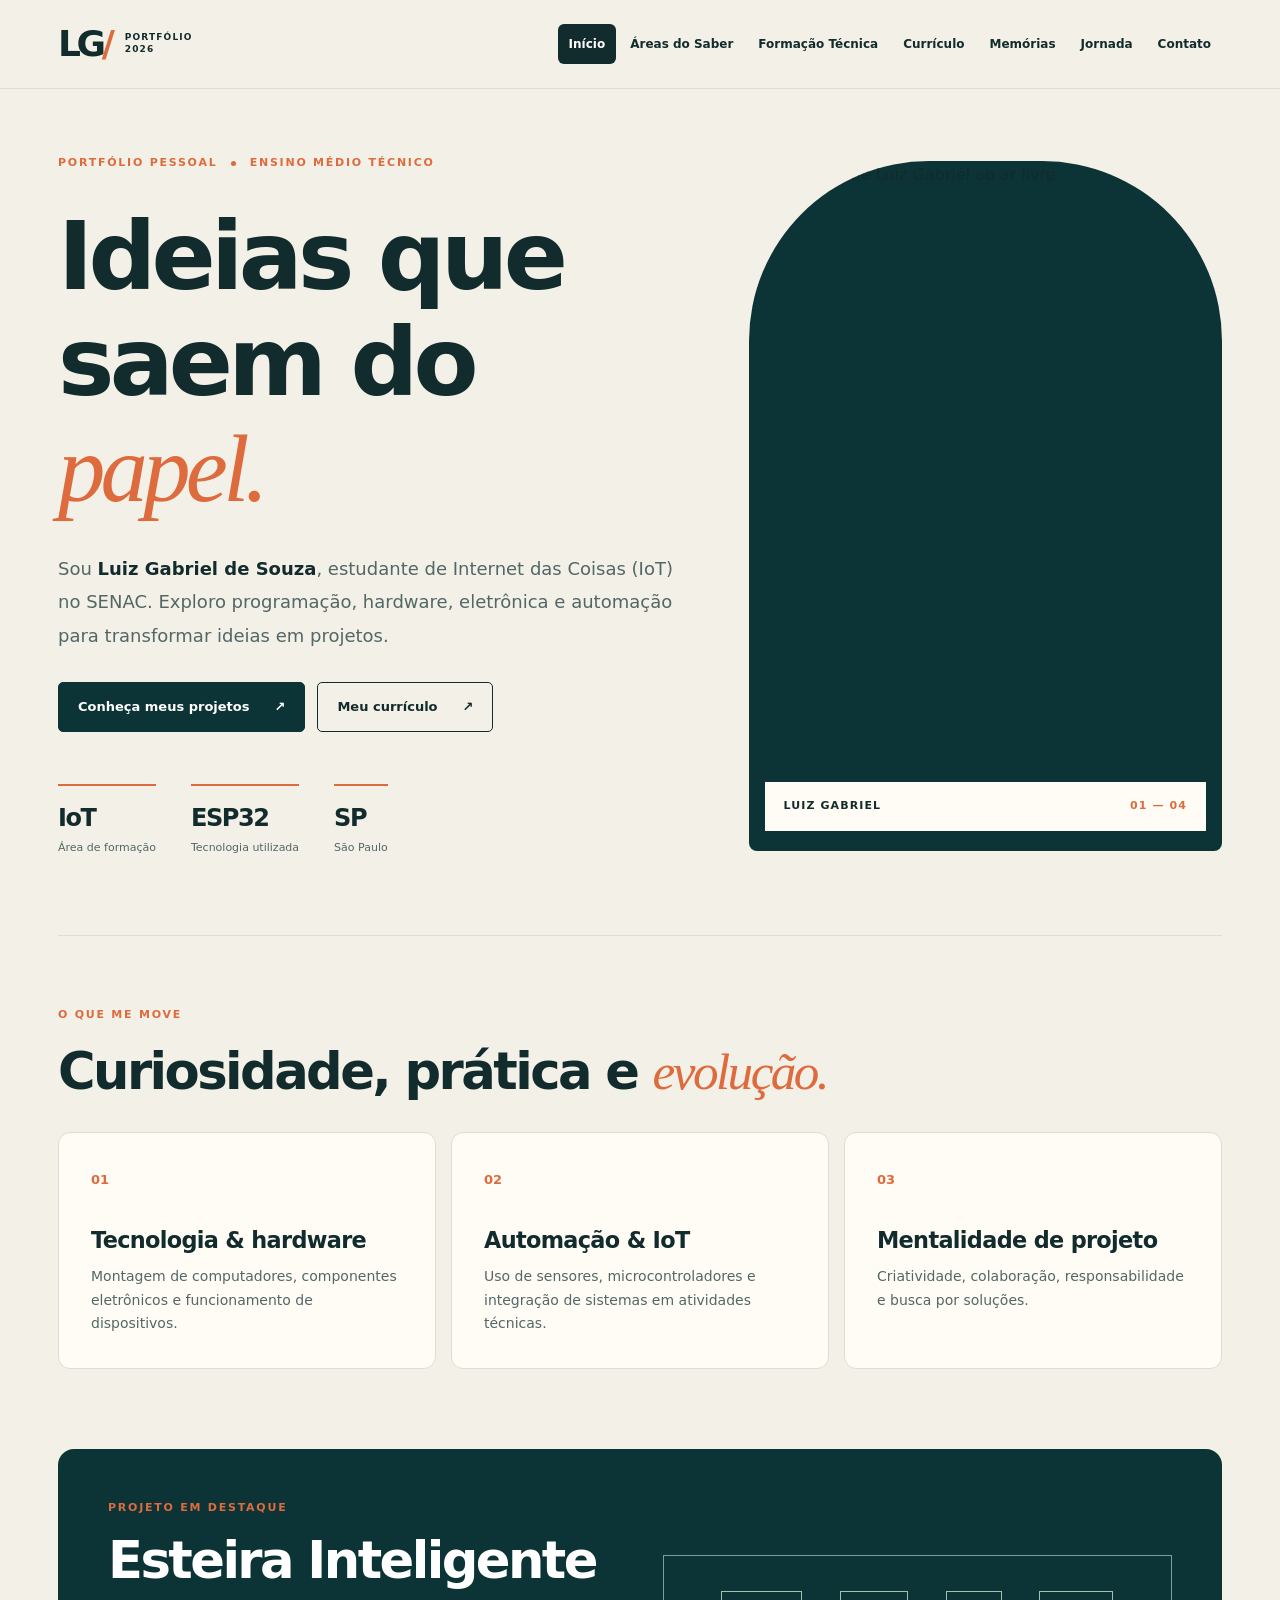
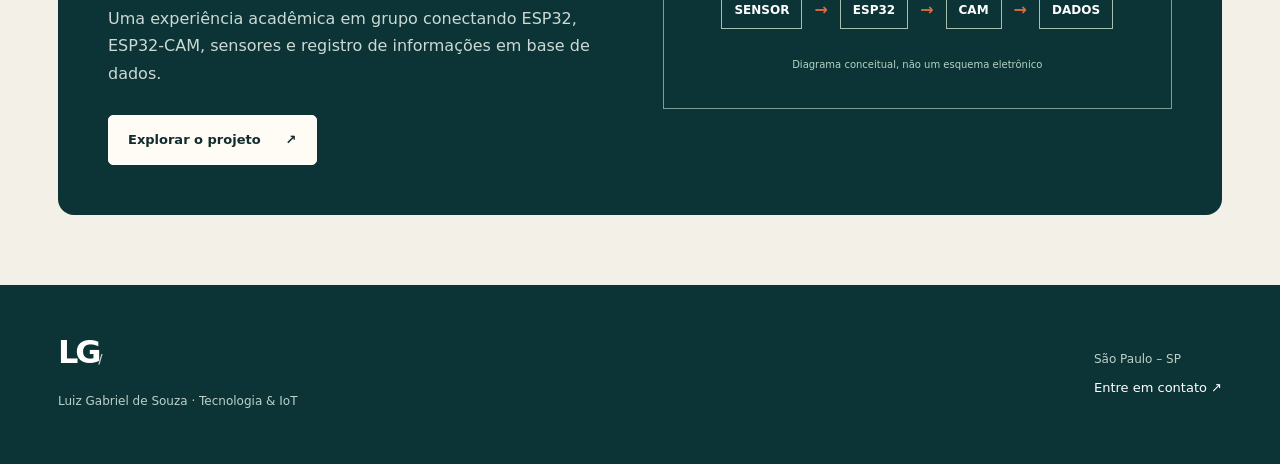
==== index.html @ 8ee6089e "Publica portfólio de Luiz Gabriel com páginas, estilos e foto" ====
<!doctype html>
<html lang="pt-BR">
<head>
<meta charset="UTF-8"><meta name="viewport" content="width=device-width,initial-scale=1">
<meta name="description" content="Portfólio acadêmico de Luiz Gabriel de Souza, estudante de Ensino Médio Técnico em IoT.">
<title>Início | Luiz Gabriel de Souza</title><link rel="stylesheet" href="css/style.css"><script defer src="js/main.js"></script>
</head>
<body>
<a class="skip" href="#principal">Pular para o conteúdo</a>
<header class="site-header"><div class="nav-shell"><a href="index.html" class="logo" aria-label="Página inicial de Luiz Gabriel"><span class="logo-mark">LG<span class="logo-dot">/</span></span><span class="logo-caption">PORTFÓLIO<br>2026</span></a><button class="menu-button" aria-label="Abrir menu" aria-controls="site-nav" aria-expanded="false" type="button"><span></span><span></span><span></span></button><nav id="site-nav" aria-label="Menu principal"><a href="index.html" aria-current="page" class="selected">Início</a><a href="areas-do-saber.html">Áreas do Saber</a><a href="formacao-tecnica.html">Formação Técnica</a><a href="curriculo.html">Currículo</a><a href="memorias.html">Memórias</a><a href="jornada.html">Jornada</a><a href="contato.html">Contato</a></nav></div></header>
<main id="principal" class="container"><section class="hero"><div class="hero-copy"><div class="eyebrow">PORTFÓLIO PESSOAL <i></i> ENSINO MÉDIO TÉCNICO</div><h1>Ideias que saem do <em>papel.</em></h1><p class="lead">Sou <strong>Luiz Gabriel de Souza</strong>, estudante de Internet das Coisas (IoT) no SENAC. Exploro programação, hardware, eletrônica e automação para transformar ideias em projetos.</p><div class="actions"><a href="formacao-tecnica.html" class="button dark">Conheça meus projetos <span>↗</span></a><a href="curriculo.html" class="button outline">Meu currículo <span>↗</span></a></div><div class="hero-metrics"><div><b>IoT</b><small>Área de formação</small></div><div><b>ESP32</b><small>Tecnologia utilizada</small></div><div><b>SP</b><small>São Paulo</small></div></div></div><div class="hero-visual"><img src="assets/imagens/luiz-gabriel.jpg" alt="Fotografia de Luiz Gabriel ao ar livre" loading="eager"><div class="photo-stamp">LUIZ GABRIEL <span>01 — 04</span></div></div></section>
<section class="section"><div class="section-heading"><div class="eyebrow">O QUE ME MOVE</div><h2>Curiosidade, prática e <em>evolução.</em></h2></div><div class="tiles three"><article class="tile "><span class="tile-no">01</span><h3>Tecnologia & hardware</h3><p>Montagem de computadores, componentes eletrônicos e funcionamento de dispositivos.</p></article><article class="tile "><span class="tile-no">02</span><h3>Automação & IoT</h3><p>Uso de sensores, microcontroladores e integração de sistemas em atividades técnicas.</p></article><article class="tile "><span class="tile-no">03</span><h3>Mentalidade de projeto</h3><p>Criatividade, colaboração, responsabilidade e busca por soluções.</p></article></div></section><section class="highlight"><div><div class="eyebrow">PROJETO EM DESTAQUE</div><h2>Esteira Inteligente</h2><p>Uma experiência acadêmica em grupo conectando ESP32, ESP32-CAM, sensores e registro de informações em base de dados.</p><a class="button light" href="formacao-tecnica.html">Explorar o projeto <span>↗</span></a></div><div class="schematic" aria-label="Representação ilustrativa do fluxo do projeto"><span>SENSOR</span><b>→</b><span>ESP32</span><b>→</b><span>CAM</span><b>→</b><span>DADOS</span><small>Diagrama conceitual, não um esquema eletrônico</small></div></section></main>
<footer class="site-footer"><div class="footer-inner"><div><b>LG<span class="accent">/</span></b><p>Luiz Gabriel de Souza · Tecnologia &amp; IoT</p></div><div><span>São Paulo – SP</span><a href="contato.html">Entre em contato ↗</a></div></div></footer>
</body></html>
---- css/style.css ----
/* Identidade visual de Luiz Gabriel: areia, azul-petroleo e laranja. */
:root{--sand:#f3f0e7;--paper:#fffcf5;--ink:#122b2c;--muted:#526766;--line:#d8ded8;--orange:#de6b3d;--deep:#0c3436;--max:1220px}
*{box-sizing:border-box}html{scroll-behavior:smooth}body{margin:0;background:var(--sand);color:var(--ink);font:16px/1.7 system-ui,-apple-system,Segoe UI,Arial,sans-serif}a{color:inherit;text-decoration:none}img{max-width:100%;display:block}p{color:var(--muted)}h1,h2,h3{line-height:1.12;letter-spacing:-.05em;margin:0 0 20px}h1{font-size:clamp(3.3rem,7.4vw,7.2rem);font-weight:850}h2{font-size:clamp(2.15rem,4vw,3.9rem)}h3{font-size:1.4rem;letter-spacing:-.03em}em{font-family:Georgia,serif;color:var(--orange);font-weight:400}strong{color:var(--ink)}button{font:inherit}.skip{position:absolute;top:-100px;left:10px;background:var(--orange);padding:10px;z-index:100}.skip:focus{top:10px}.container{max-width:var(--max);padding:0 28px;margin:auto;min-height:67vh}
.site-header{position:sticky;top:0;z-index:30;border-bottom:1px solid var(--line);background:#f3f0e7ed;backdrop-filter:blur(12px)}.nav-shell{max-width:var(--max);min-height:88px;margin:auto;padding:10px 28px;display:flex;align-items:center;justify-content:space-between;gap:20px}.logo{display:flex;gap:14px;align-items:center}.logo-mark{font-size:36px;font-weight:900;letter-spacing:-.12em;line-height:1}.logo-dot{color:var(--orange)}.logo-caption{font-size:9px;font-weight:900;letter-spacing:.13em;line-height:1.3}nav{display:flex;gap:3px;flex-wrap:wrap}nav a{font-size:12px;font-weight:750;padding:10px 11px;border-radius:6px}nav a:hover,nav a.selected{background:var(--ink);color:#fff}.menu-button{display:none;border:1px solid var(--ink);background:transparent;border-radius:4px;padding:9px;cursor:pointer}.menu-button span{display:block;background:var(--ink);height:2px;width:24px;margin:4px}
.eyebrow{color:var(--orange);font-size:11px;font-weight:900;letter-spacing:.16em;text-transform:uppercase}.eyebrow i{display:inline-block;width:5px;height:5px;background:var(--orange);border-radius:50%;vertical-align:middle;margin:0 8px}.lead{font-size:18px;line-height:1.85;max-width:720px}.hero{display:grid;grid-template-columns:1.15fr .85fr;gap:50px;min-height:680px;padding:65px 0 78px;align-items:center}.hero-copy h1{margin:30px 0}.hero-visual{position:relative;min-height:560px;height:100%;max-height:690px;overflow:hidden;background:var(--deep);border-radius:180px 180px 8px 8px}.hero-visual img{height:100%;width:100%;object-fit:cover;object-position:50% 58%}.photo-stamp{position:absolute;bottom:20px;left:16px;right:16px;background:var(--paper);padding:15px 19px;font-size:11px;font-weight:900;letter-spacing:.1em;display:flex;justify-content:space-between;gap:8px}.photo-stamp span{color:var(--orange)}.actions{display:flex;flex-wrap:wrap;gap:12px;margin:30px 0}.button{display:inline-flex;align-items:center;justify-content:space-between;gap:25px;padding:13px 19px;font-size:13px;font-weight:800;border:1px solid var(--ink);border-radius:5px;transition:.2s}.button:hover{transform:translateY(-3px)}.button.dark{background:var(--deep);color:white;border-color:var(--deep)}.button.outline{background:transparent}.button.light{background:var(--paper);color:var(--ink);border-color:var(--paper);margin-top:12px}.hero-metrics{display:flex;gap:35px;margin-top:52px}.hero-metrics div{border-top:2px solid var(--orange);padding-top:12px;display:flex;flex-direction:column}.hero-metrics b{font-size:24px;letter-spacing:-.06em}.hero-metrics small{font-size:11px;color:var(--muted)}
.section{padding:70px 0;border-top:1px solid var(--line)}.section-heading{max-width:850px;margin-bottom:32px}.section-heading .eyebrow{margin-bottom:18px}.tiles{display:grid;gap:15px}.tiles.three{grid-template-columns:repeat(3,1fr)}.tiles.two{grid-template-columns:repeat(2,1fr)}.tile{background:var(--paper);border:1px solid var(--line);border-radius:12px;padding:32px;min-height:230px;transition:.2s}.tile:hover{transform:translateY(-4px);border-color:var(--orange)}.tile-no{font-size:13px;color:var(--orange);font-weight:900}.tile h3{margin:35px 0 12px}.tile p{font-size:14px;margin:0}.highlight{background:var(--deep);color:white;margin:10px 0 70px;padding:50px;border-radius:16px;display:grid;grid-template-columns:1fr 1fr;gap:45px;align-items:center}.highlight p{color:#cbd9d4}.highlight h2{margin:14px 0}.schematic{border:1px solid #7d9e96;padding:35px;display:flex;align-items:center;justify-content:center;flex-wrap:wrap;gap:12px}.schematic span{border:1px solid #a4c0ad;padding:8px 12px;font-size:12px;font-weight:900}.schematic b{color:var(--orange)}.schematic small{width:100%;color:#b5d2c4;text-align:center;font-size:10px;margin-top:15px}
.page-head{padding:88px 0 66px}.page-head h1{margin:24px 0}.page-head .lead{margin:0}.note-panel{background:#e3e9e1;border-left:4px solid var(--orange);padding:30px;margin:10px 0 80px}.note-panel p{margin-bottom:0}.project-feature{display:grid;grid-template-columns:1.12fr .88fr;gap:18px}.project-story{background:var(--paper);padding:40px;border:1px solid var(--line);border-radius:12px}.status{font-size:11px;font-weight:900;letter-spacing:.1em;color:var(--orange)}.project-story h3{font-size:30px;margin:15px 0}.project-story dl{display:grid;grid-template-columns:155px 1fr;gap:11px 18px;margin-top:30px}.project-story dt{color:var(--ink);font-size:13px;font-weight:850}.project-story dd{font-size:13px;color:var(--muted);margin:0}.project-graphic{background:var(--deep);color:white;padding:45px 25px;display:flex;justify-content:center;align-items:center;flex-direction:column;border-radius:12px}.diagram{display:flex;flex-direction:column;align-items:center;gap:15px;width:100%}.diagram span{border:1px solid #89ada1;padding:12px 15px;font-size:12px;text-align:center;width:80%;max-width:280px;font-weight:800}.diagram b{color:var(--orange)}.project-graphic small{text-align:center;color:#b0c7c0;margin-top:25px}.evidence-grid{display:grid;grid-template-columns:repeat(3,1fr);gap:15px}.evidence{min-height:215px;border:2px dashed #b0bfb4;border-radius:12px;display:flex;flex-direction:column;justify-content:center;align-items:flex-start;padding:25px}.evidence span{font-size:35px;color:var(--orange)}.evidence p{font-size:13px;margin:0}
.resume{display:grid;grid-template-columns:1.45fr .75fr;gap:55px}.resume>div>p{max-width:700px}.resume-row{display:grid;grid-template-columns:110px 1fr;gap:20px;padding:26px 0;border-top:1px solid var(--line)}.resume-row span{font-size:11px;letter-spacing:.08em;color:var(--orange);font-weight:900}.resume-row h3{font-size:19px;margin:0 0 8px}.resume-row p{font-size:14px;margin:0}.resume-aside{background:var(--deep);color:white;border-radius:12px;padding:32px;align-self:start}.resume-aside h3{margin:25px 0 15px}.resume-aside p{color:#cfdfd7}.skill-tags{display:flex;flex-wrap:wrap;gap:8px}.skill-tags span{background:#245153;color:white;padding:7px 10px;border-radius:4px;font-size:12px}
.mem-grid{display:grid;grid-template-columns:repeat(2,1fr);gap:15px}.mem-card{border-radius:12px;min-height:310px;overflow:hidden}.mem-card.feature{position:relative;background:var(--deep)}.mem-card.feature img{width:100%;height:340px;object-fit:cover;object-position:center 40%}.mem-card.feature>div{background:var(--paper);padding:20px}.mem-card.feature p{margin:0}.mem-card.placeholder{background:#e4e9df;border:2px dashed #b9c7bb;padding:30px;display:flex;flex-direction:column;justify-content:end}.mem-card.placeholder span{font-size:11px;font-weight:900;color:var(--orange);margin-bottom:auto}.mem-card.placeholder p{font-size:14px;margin:0}.timeline{border-top:1px solid var(--line)}.timeline article{display:grid;grid-template-columns:140px 1fr;gap:30px;padding:35px 0;border-bottom:1px solid var(--line)}.timeline article>span{font-size:48px;font-weight:900;letter-spacing:-.07em;color:var(--orange)}.timeline h3{margin-bottom:10px}.timeline p{margin:0;max-width:700px}
.contact-grid{display:grid;grid-template-columns:repeat(2,1fr);gap:15px}.contact-card{display:flex;flex-direction:column;justify-content:space-between;gap:12px;background:var(--paper);min-height:220px;border:1px solid var(--line);border-radius:12px;padding:30px;overflow-wrap:anywhere;transition:.2s}.contact-card:not(.static):hover{background:var(--deep);color:white}.contact-card:not(.static):hover p{color:#d6e1d9}.contact-card>span{color:var(--orange);font-size:11px;font-weight:900;letter-spacing:.14em}.contact-card h3{font-size:clamp(18px,2.2vw,27px);margin:12px 0}.contact-card p{margin:0;font-size:13px}.privacy{font-size:12px;margin-top:25px}.site-footer{background:var(--deep);color:white;margin-top:40px}.footer-inner{max-width:var(--max);margin:auto;padding:40px 28px;display:flex;justify-content:space-between;align-items:center;gap:22px}.footer-inner b{font-size:32px;letter-spacing:-.1em}.accent{color:var(--orange)}.footer-inner p,.footer-inner span{color:#bcd1c9;font-size:12px}.footer-inner>div:last-child{display:flex;flex-direction:column;gap:8px}.footer-inner a{font-size:13px;color:white}
@media(max-width:1020px){.menu-button{display:block}nav{display:none;position:absolute;left:0;right:0;top:87px;background:var(--sand);padding:18px 26px;border-bottom:1px solid var(--line);flex-direction:column}nav.open{display:flex}nav a{font-size:14px}.hero{gap:25px}.hero-visual{min-height:520px}.tiles.three{grid-template-columns:repeat(2,1fr)}}
@media(max-width:680px){.container{padding:0 18px}.nav-shell{min-height:72px;padding:10px 18px}nav{top:71px}.hero{grid-template-columns:1fr;padding:45px 0}.hero-visual{height:570px;min-height:0;max-width:500px}.hero-metrics{gap:20px;margin-top:30px}.hero-metrics b{font-size:21px}.section{padding:45px 0}.tiles.two,.tiles.three,.highlight,.project-feature,.evidence-grid,.resume,.mem-grid,.contact-grid{grid-template-columns:1fr}.highlight{padding:28px;margin-bottom:45px}.page-head{padding:55px 0 40px}.project-story{padding:25px}.project-story dl{grid-template-columns:1fr;gap:4px}.project-story dd{margin-bottom:12px}.resume-row{grid-template-columns:1fr;gap:10px}.timeline article{grid-template-columns:1fr;gap:8px}.timeline article>span{font-size:35px}.footer-inner{flex-direction:column;align-items:flex-start}h1{font-size:clamp(3rem,12vw,5.2rem)}.lead{font-size:16px}}
@media(prefers-reduced-motion:reduce){html{scroll-behavior:auto}*,*:before,*:after{transition:none!important}}
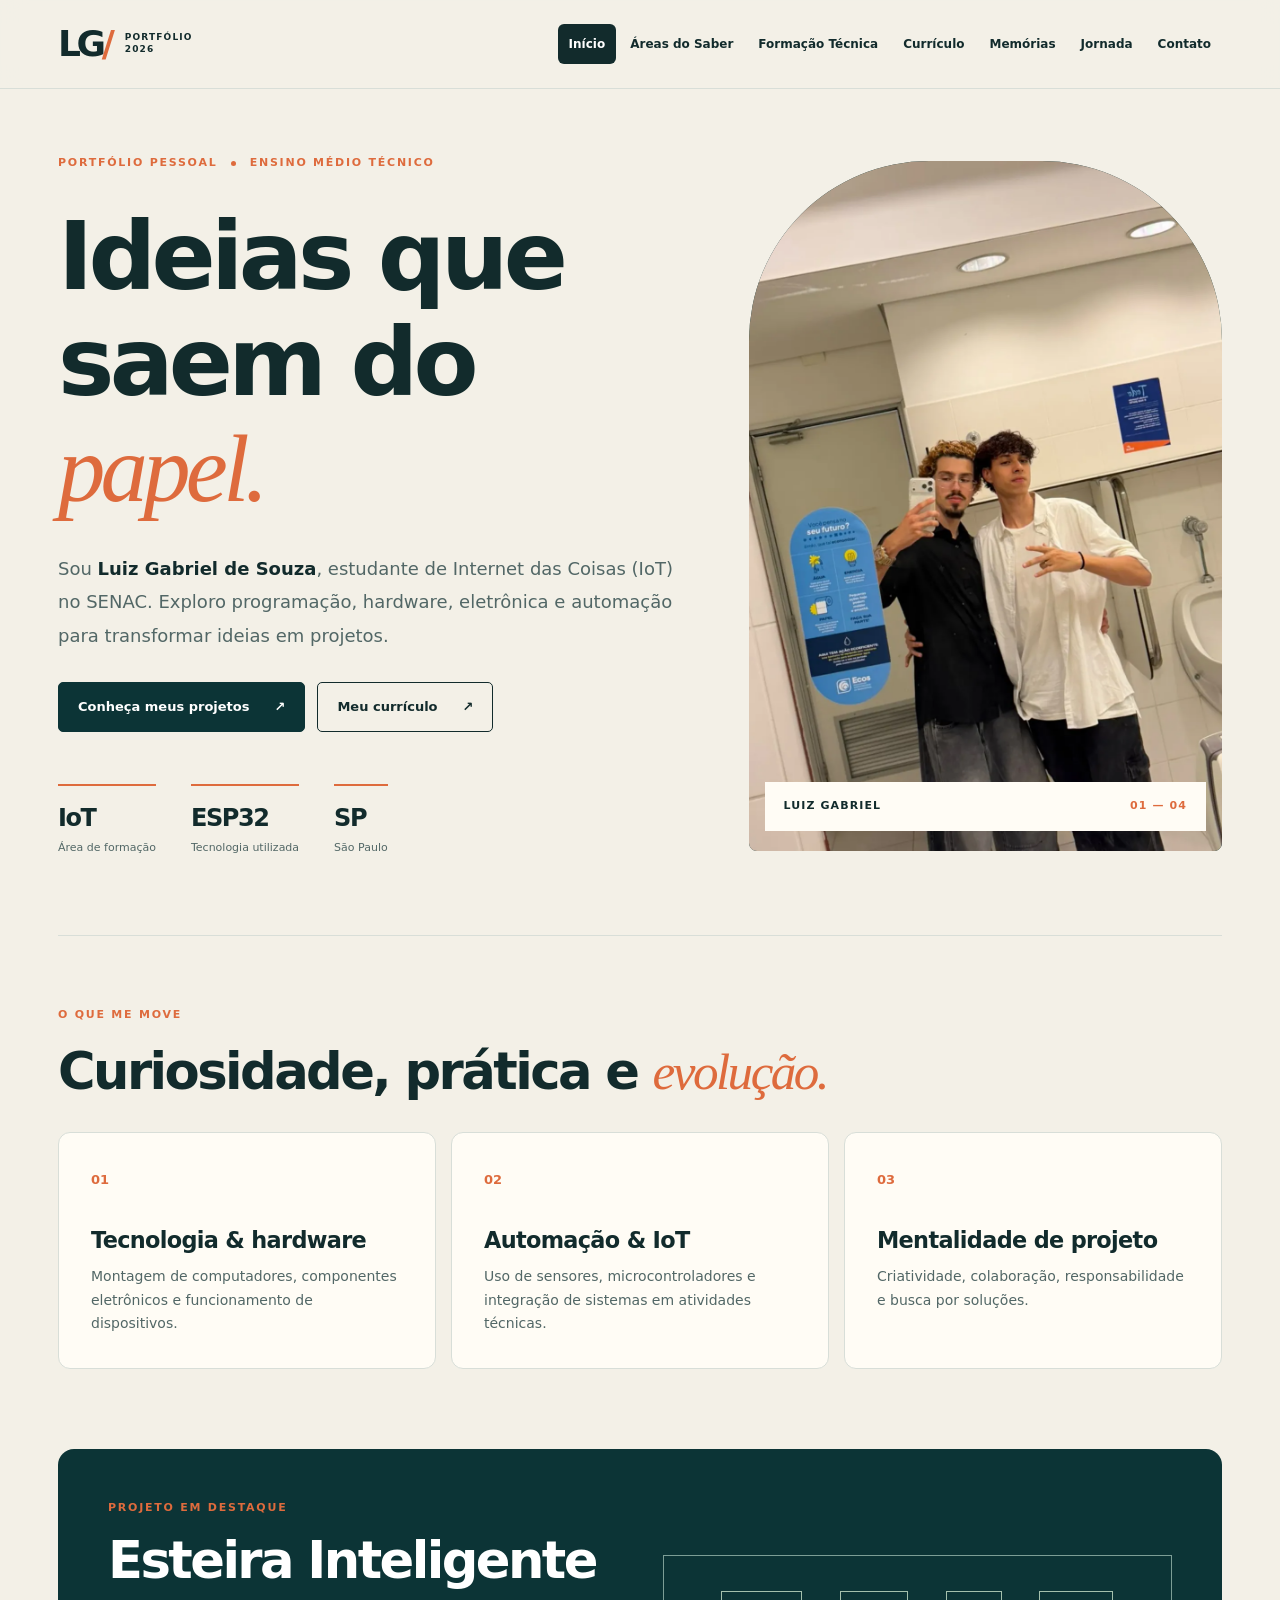
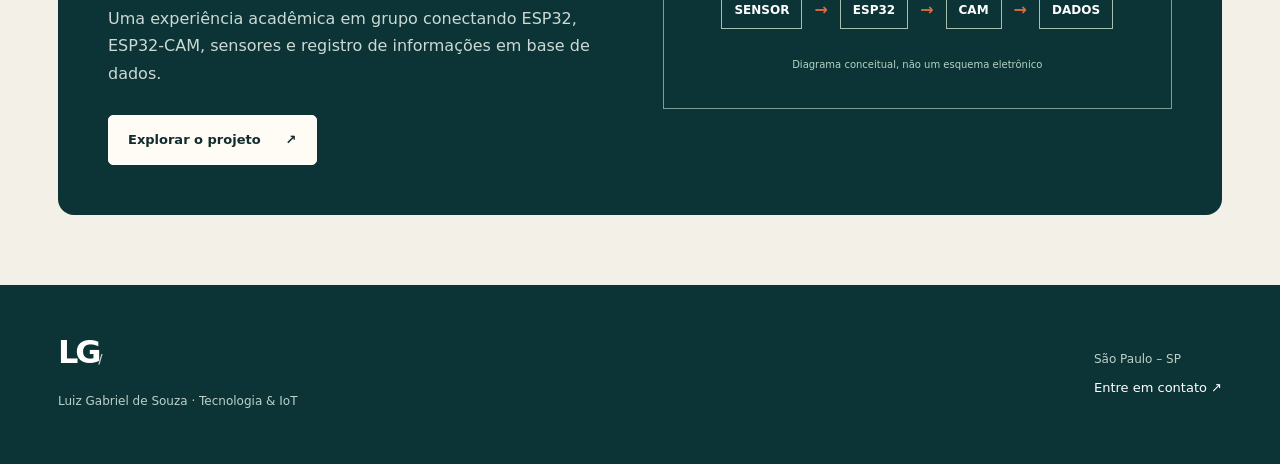
==== commit 906bf994: "Atualiza foto de perfil de Luiz Gabriel" ====
--- a/index.html
+++ b/index.html
@@ -8,7 +8,7 @@
 <body>
 <a class="skip" href="#principal">Pular para o conteúdo</a>
 <header class="site-header"><div class="nav-shell"><a href="index.html" class="logo" aria-label="Página inicial de Luiz Gabriel"><span class="logo-mark">LG<span class="logo-dot">/</span></span><span class="logo-caption">PORTFÓLIO<br>2026</span></a><button class="menu-button" aria-label="Abrir menu" aria-controls="site-nav" aria-expanded="false" type="button"><span></span><span></span><span></span></button><nav id="site-nav" aria-label="Menu principal"><a href="index.html" aria-current="page" class="selected">Início</a><a href="areas-do-saber.html">Áreas do Saber</a><a href="formacao-tecnica.html">Formação Técnica</a><a href="curriculo.html">Currículo</a><a href="memorias.html">Memórias</a><a href="jornada.html">Jornada</a><a href="contato.html">Contato</a></nav></div></header>
-<main id="principal" class="container"><section class="hero"><div class="hero-copy"><div class="eyebrow">PORTFÓLIO PESSOAL <i></i> ENSINO MÉDIO TÉCNICO</div><h1>Ideias que saem do <em>papel.</em></h1><p class="lead">Sou <strong>Luiz Gabriel de Souza</strong>, estudante de Internet das Coisas (IoT) no SENAC. Exploro programação, hardware, eletrônica e automação para transformar ideias em projetos.</p><div class="actions"><a href="formacao-tecnica.html" class="button dark">Conheça meus projetos <span>↗</span></a><a href="curriculo.html" class="button outline">Meu currículo <span>↗</span></a></div><div class="hero-metrics"><div><b>IoT</b><small>Área de formação</small></div><div><b>ESP32</b><small>Tecnologia utilizada</small></div><div><b>SP</b><small>São Paulo</small></div></div></div><div class="hero-visual"><img src="assets/imagens/luiz-gabriel.jpg" alt="Fotografia de Luiz Gabriel ao ar livre" loading="eager"><div class="photo-stamp">LUIZ GABRIEL <span>01 — 04</span></div></div></section>
+<main id="principal" class="container"><section class="hero"><div class="hero-copy"><div class="eyebrow">PORTFÓLIO PESSOAL <i></i> ENSINO MÉDIO TÉCNICO</div><h1>Ideias que saem do <em>papel.</em></h1><p class="lead">Sou <strong>Luiz Gabriel de Souza</strong>, estudante de Internet das Coisas (IoT) no SENAC. Exploro programação, hardware, eletrônica e automação para transformar ideias em projetos.</p><div class="actions"><a href="formacao-tecnica.html" class="button dark">Conheça meus projetos <span>↗</span></a><a href="curriculo.html" class="button outline">Meu currículo <span>↗</span></a></div><div class="hero-metrics"><div><b>IoT</b><small>Área de formação</small></div><div><b>ESP32</b><small>Tecnologia utilizada</small></div><div><b>SP</b><small>São Paulo</small></div></div></div><div class="hero-visual"><img src="assets/imagens/luiz-gabriel.webp" alt="Fotografia de Luiz Gabriel ao ar livre" loading="eager"><div class="photo-stamp">LUIZ GABRIEL <span>01 — 04</span></div></div></section>
 <section class="section"><div class="section-heading"><div class="eyebrow">O QUE ME MOVE</div><h2>Curiosidade, prática e <em>evolução.</em></h2></div><div class="tiles three"><article class="tile "><span class="tile-no">01</span><h3>Tecnologia & hardware</h3><p>Montagem de computadores, componentes eletrônicos e funcionamento de dispositivos.</p></article><article class="tile "><span class="tile-no">02</span><h3>Automação & IoT</h3><p>Uso de sensores, microcontroladores e integração de sistemas em atividades técnicas.</p></article><article class="tile "><span class="tile-no">03</span><h3>Mentalidade de projeto</h3><p>Criatividade, colaboração, responsabilidade e busca por soluções.</p></article></div></section><section class="highlight"><div><div class="eyebrow">PROJETO EM DESTAQUE</div><h2>Esteira Inteligente</h2><p>Uma experiência acadêmica em grupo conectando ESP32, ESP32-CAM, sensores e registro de informações em base de dados.</p><a class="button light" href="formacao-tecnica.html">Explorar o projeto <span>↗</span></a></div><div class="schematic" aria-label="Representação ilustrativa do fluxo do projeto"><span>SENSOR</span><b>→</b><span>ESP32</span><b>→</b><span>CAM</span><b>→</b><span>DADOS</span><small>Diagrama conceitual, não um esquema eletrônico</small></div></section></main>
 <footer class="site-footer"><div class="footer-inner"><div><b>LG<span class="accent">/</span></b><p>Luiz Gabriel de Souza · Tecnologia &amp; IoT</p></div><div><span>São Paulo – SP</span><a href="contato.html">Entre em contato ↗</a></div></div></footer>
 </body></html>
